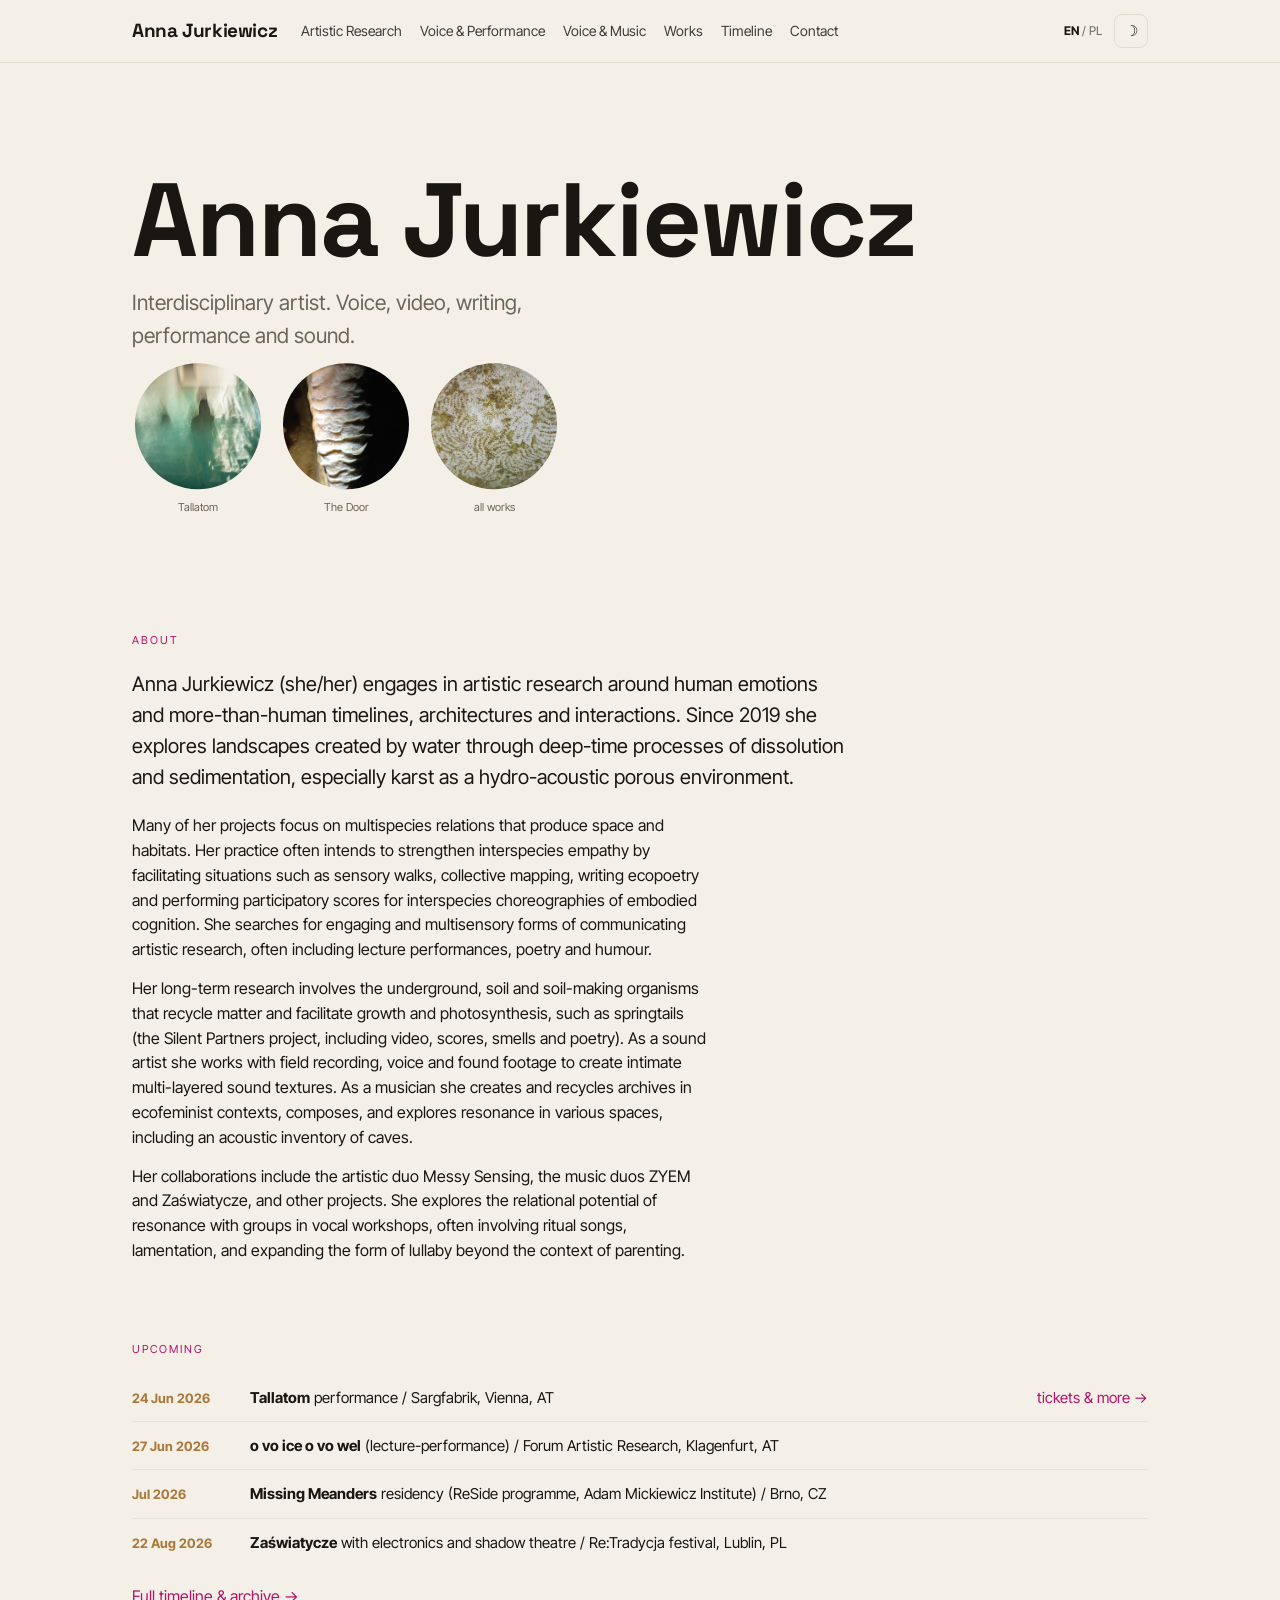
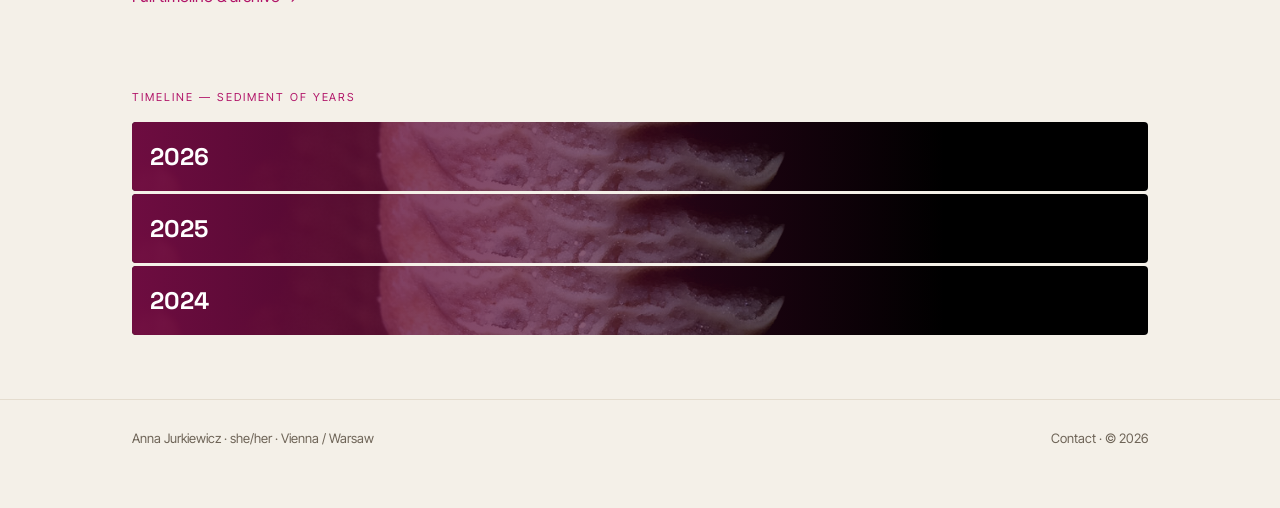
==== draft/index.html @ 22e9cb63 "Initial scaffold: review hub, two mood boards, full static draft Co-Authored-By: Claude Opus 4.8 <no" ====
<!DOCTYPE html>
<html lang="en">
<head>
<meta charset="utf-8">
<meta name="viewport" content="width=device-width, initial-scale=1">
<title>Anna Jurkiewicz — interdisciplinary artist</title>
<meta name="description" content="Anna Jurkiewicz is an interdisciplinary artist working with voice, video, writing, performance and sound.">
<script>(function(){try{var t=localStorage.getItem('theme');if(!t){t=matchMedia('(prefers-color-scheme: dark)').matches?'dark':'light';}document.documentElement.setAttribute('data-theme',t);}catch(e){}})();</script>
<link rel="stylesheet" href="../css/site.css">
</head>
<body>

<header class="nav"><div class="wrap">
  <a class="brand" href="index.html">Anna Jurkiewicz</a>
  <nav class="menu" id="menu">
    <a href="research.html">Artistic Research</a>
    <a href="voice-performance.html">Voice &amp; Performance</a>
    <a href="voice-music.html">Voice &amp; Music</a>
    <a href="works.html">Works</a>
    <a href="timeline.html">Timeline</a>
    <a href="contact.html">Contact</a>
  </nav>
  <span class="navright">
    <span class="lang"><b>EN</b> / PL</span>
    <button class="iconbtn" id="theme" aria-label="toggle theme">☽</button>
    <button class="burger" id="burger" aria-label="menu" aria-expanded="false"><span></span><span></span><span></span></button>
  </span>
</div></header>

<main class="wrap">

  <section class="hero">
    <h1 class="display">Anna Jurkiewicz</h1>
    <p class="tagline">Interdisciplinary artist. Voice, video, writing, performance and sound.</p>
    <div class="puddles">
      <figure class="puddle" style="margin:0"><a href="tallatom.html"><img src="../assets/tallatom.jpg" alt="Tallatom"></a><figcaption class="cap">Tallatom</figcaption></figure>
      <figure class="puddle" style="margin:0"><a href="the-door.html"><img src="../assets/flowstone.jpg" alt="The Door"></a><figcaption class="cap">The Door</figcaption></figure>
      <figure class="puddle" style="margin:0"><a href="works.html"><img src="../assets/springtail.jpg" alt="All works"></a><figcaption class="cap">all works</figcaption></figure>
    </div>
  </section>

  <section class="section" id="bio">
    <p class="kicker">About</p>
    <p class="lead">Anna Jurkiewicz (she/her) engages in artistic research around human emotions and more-than-human timelines, architectures and interactions. Since 2019 she explores landscapes created by water through deep-time processes of dissolution and sedimentation, especially karst as a hydro-acoustic porous environment.</p>
    <div class="prose" style="margin-top:18px;">
      <p>Many of her projects focus on multispecies relations that produce space and habitats. Her practice often intends to strengthen interspecies empathy by facilitating situations such as sensory walks, collective mapping, writing ecopoetry and performing participatory scores for interspecies choreographies of embodied cognition. She searches for engaging and multisensory forms of communicating artistic research, often including lecture performances, poetry and humour.</p>
      <p>Her long-term research involves the underground, soil and soil-making organisms that recycle matter and facilitate growth and photosynthesis, such as springtails (the Silent Partners project, including video, scores, smells and poetry). As a sound artist she works with field recording, voice and found footage to create intimate multi-layered sound textures. As a musician she creates and recycles archives in ecofeminist contexts, composes, and explores resonance in various spaces, including an acoustic inventory of caves.</p>
      <p>Her collaborations include the artistic duo Messy Sensing, the music duos ZYEM and Zaświatycze, and other projects. She explores the relational potential of resonance with groups in vocal workshops, often involving ritual songs, lamentation, and expanding the form of lullaby beyond the context of parenting.</p>
    </div>
  </section>

  <section class="section" id="upcoming">
    <p class="kicker">Upcoming</p>
    <div class="events">
      <div class="ev"><span class="d">24 Jun 2026</span><span class="w"><b>Tallatom</b> performance / Sargfabrik, Vienna, AT</span><a class="more" href="https://sargfabrik.at/veranstaltungen/30-jahre-sargfabrik-2406">tickets &amp; more &rarr;</a></div>
      <div class="ev"><span class="d">27 Jun 2026</span><span class="w"><b>o vo ice o vo wel</b> (lecture-performance) / Forum Artistic Research, Klagenfurt, AT</span></div>
      <div class="ev"><span class="d">Jul 2026</span><span class="w"><b>Missing Meanders</b> residency (ReSide programme, Adam Mickiewicz Institute) / Brno, CZ</span></div>
      <div class="ev"><span class="d">22 Aug 2026</span><span class="w"><b>Zaświatycze</b> with electronics and shadow theatre / Re:Tradycja festival, Lublin, PL</span></div>
    </div>
    <p style="margin-top:18px;"><a href="timeline.html">Full timeline &amp; archive &rarr;</a></p>
  </section>

  <section class="section" id="timeline-teaser">
    <p class="kicker">Timeline — sediment of years</p>
    <a href="timeline.html" style="color:inherit; text-decoration:none;"><div class="strata">
      <div class="band"><span class="yrn">2026</span></div>
      <div class="band"><span class="yrn">2025</span></div>
      <div class="band"><span class="yrn">2024</span></div>
    </div></a>
  </section>

</main>

<footer class="footer"><div class="wrap">
  <span>Anna Jurkiewicz · she/her · Vienna / Warsaw</span>
  <span><a href="contact.html">Contact</a> · &copy; <span id="year"></span></span>
</div></footer>

<script src="../js/site.js"></script>
</body>
</html>
---- css/site.css ----
/* ============================================================
   Anna Jurkiewicz — full draft. Static, no build step.
   Palette: Karst (warm stone). Fonts: Space Grotesk + Inter Tight.
   Flat layout, minimal tags, dark/light, mobile-first.
   ============================================================ */
@import url('https://fonts.googleapis.com/css2?family=Inter+Tight:wght@400;500;700&family=Space+Grotesk:wght@500;700&display=swap');

:root{
  --bg:#F4F0E8; --surface:#FBF8F2; --line:#E4DCCE; --text:#1A1611; --muted:#6E6457; --accent:#B11468; --accent2:#A9783A;
  --font-display:"Space Grotesk", system-ui, sans-serif;
  --font-body:"Inter Tight", system-ui, sans-serif;
  --maxw:1080px;
}
:root[data-theme="dark"]{
  --bg:#15110C; --surface:#211B13; --line:#362D20; --text:#EDE5D7; --muted:#9C8F7C; --accent:#EE73AC; --accent2:#CFA160;
}

*{ box-sizing:border-box; }
html{ scroll-behavior:smooth; }
body{ margin:0; background:var(--bg); color:var(--text); font-family:var(--font-body);
  font-size:16px; line-height:1.55; -webkit-font-smoothing:antialiased;
  transition:background .3s ease, color .3s ease; }
img{ max-width:100%; display:block; }
a{ color:var(--accent); text-decoration:none; }
a:hover{ text-decoration:underline; text-underline-offset:3px; }
.wrap{ max-width:var(--maxw); margin:0 auto; padding:0 clamp(16px,4vw,32px); }
.display{ font-family:var(--font-display); font-weight:700; letter-spacing:-0.02em; line-height:1.02; }
.muted{ color:var(--muted); }

/* ---------- NAV ---------- */
.nav{ position:sticky; top:0; z-index:40; background:color-mix(in srgb,var(--bg) 92%, transparent);
  border-bottom:1px solid var(--line); }
.nav .wrap{ display:flex; align-items:center; gap:18px; height:62px; }
.brand{ font-family:var(--font-display); font-weight:700; letter-spacing:-0.02em; font-size:19px; color:var(--text); }
.menu{ display:flex; gap:18px; margin-left:6px; font-size:14px; }
.menu a{ color:var(--text); opacity:.82; }
.menu a:hover,.menu a[aria-current="page"]{ opacity:1; color:var(--accent); text-decoration:none; }
.navright{ margin-left:auto; display:flex; align-items:center; gap:12px; }
.lang{ font-size:12px; color:var(--muted); } .lang b{ color:var(--text); }
.iconbtn{ background:none; border:1px solid var(--line); color:var(--text); width:34px; height:34px; border-radius:8px;
  cursor:pointer; font-size:15px; display:inline-flex; align-items:center; justify-content:center; }
.iconbtn:hover{ border-color:var(--muted); }
.burger{ display:none; flex-direction:column; gap:4px; background:none; border:0; cursor:pointer; padding:6px; }
.burger span{ width:22px; height:2px; background:var(--text); display:block; transition:transform .2s; }

@media (max-width:720px){
  .menu{ position:fixed; inset:62px 0 auto 0; flex-direction:column; gap:0; background:var(--bg);
    border-bottom:1px solid var(--line); padding:8px 0; transform:translateY(-120%); transition:transform .25s ease; }
  .menu.open{ transform:translateY(0); }
  .menu a{ padding:14px clamp(16px,4vw,32px); font-size:16px; border-top:1px solid var(--line); }
  .burger{ display:flex; }
}

/* ---------- HERO / SECTIONS ---------- */
.hero{ padding:clamp(48px,9vw,104px) 0 clamp(28px,5vw,52px); }
.hero h1{ font-size:clamp(46px,9vw,104px); margin:0 0 14px; }
.tagline{ font-size:clamp(16px,2.2vw,21px); color:var(--muted); max-width:36ch; margin:0; }
.section{ padding:clamp(30px,6vw,64px) 0 0; }
.kicker{ font-size:11px; letter-spacing:.18em; text-transform:uppercase; color:var(--accent); margin:0 0 16px; }
.section h2{ font-family:var(--font-display); font-weight:700; letter-spacing:-0.02em; font-size:clamp(26px,4vw,40px); margin:0 0 22px; }
.lead{ font-size:clamp(17px,2vw,20px); max-width:60ch; }
.prose{ max-width:64ch; } .prose p{ margin:0 0 14px; }

/* ---------- PUDDLES (landing) ---------- */
.puddles{ display:flex; gap:16px; flex-wrap:wrap; margin:8px 0 0; }
.puddle{ width:132px; }
.puddle a{ display:block; }
.puddle img{ width:132px; height:132px; object-fit:cover; transition:transform .35s ease, filter .35s ease; filter:saturate(1.05);
  clip-path:path("M66,3 C99,3 129,27 129,64 C129,99 102,129 66,129 C31,129 3,100 3,64 C3,28 33,3 66,3 Z"); }
.puddle a:hover img{ transform:scale(1.05) rotate(-1deg); filter:saturate(1.15); }
.puddle .cap{ font-size:11px; color:var(--muted); text-align:center; margin-top:7px; }

/* ---------- PREVIEW GRID ---------- */
.grid{ display:grid; grid-template-columns:repeat(auto-fill,minmax(280px,1fr)); gap:30px 28px; }
.preview{ display:flex; flex-direction:column; gap:8px; }
.preview .pimg{ width:100%; aspect-ratio:4/3; object-fit:cover; background:var(--surface); }
.preview h3{ font-family:var(--font-display); font-weight:700; letter-spacing:-0.02em; font-size:21px; margin:4px 0 0; }
.preview .with{ color:var(--muted); font-size:13px; }
.preview .yr{ color:var(--accent2); font-size:12px; font-weight:700; letter-spacing:.04em; }
.preview p{ margin:4px 0 0; font-size:14.5px; }

/* ---------- TAGS (small, frameless) ---------- */
.tags{ display:flex; flex-wrap:wrap; gap:3px 14px; font-size:12px; letter-spacing:.01em; }
.tag{ color:var(--muted); cursor:pointer; padding:2px 0; background:none; border:0; font:inherit; transition:color .15s; }
.tag:hover{ color:var(--text); } .tag.on{ color:var(--accent); }
.metatags{ font-size:12px; color:var(--muted); }

/* ---------- EVENTS ---------- */
.events{ display:flex; flex-direction:column; }
.ev{ display:flex; gap:14px; padding:12px 0; font-size:15px; align-items:baseline;
  border-bottom:1px solid color-mix(in srgb,var(--line) 65%, transparent); }
.ev:last-child{ border-bottom:0; }
.ev .d{ flex:0 0 104px; color:var(--accent2); font-weight:700; font-size:13px; }
.ev .w{ flex:1; } .ev .w b{ font-weight:700; } .ev .more{ white-space:nowrap; }
@media (max-width:560px){ .ev{ flex-wrap:wrap; } .ev .d{ flex-basis:100%; } }

/* ---------- TIMELINE STRATA ---------- */
.strata{ display:flex; flex-direction:column; gap:3px; }
.band{ position:relative; padding:16px 18px; color:#fff; overflow:hidden; border-radius:4px; }
.band::before{ content:""; position:absolute; inset:0; background-image:url(../assets/flowstone.jpg);
  background-size:cover; background-position:center; filter:grayscale(.25) brightness(.55) contrast(1.1); }
.band::after{ content:""; position:absolute; inset:0;
  background:linear-gradient(90deg, color-mix(in srgb,var(--accent) 62%, #000 28%), transparent 80%); }
.band>*{ position:relative; z-index:1; }
.band .yrn{ font-family:var(--font-display); font-weight:700; font-size:24px; }

/* ---------- PROJECT PAGE ---------- */
.project-hero img{ width:100%; max-height:52vh; object-fit:cover; }
.project-head{ padding:28px 0 0; }
.project-head h1{ font-family:var(--font-display); font-weight:700; letter-spacing:-0.02em; font-size:clamp(32px,6vw,56px); margin:0 0 8px; }
.project-meta{ color:var(--muted); font-size:14px; margin:0 0 4px; }
.linkrow{ display:flex; flex-wrap:wrap; gap:10px; margin:18px 0 0; }
.btn{ display:inline-block; border:1px solid var(--line); color:var(--text); padding:8px 16px; border-radius:8px; font-size:14px; }
.btn:hover{ border-color:var(--accent); color:var(--accent); text-decoration:none; }
.btn.solid{ background:var(--accent); color:#fff; border-color:var(--accent); }
.btn.solid:hover{ color:#fff; opacity:.92; }

/* ---------- HUB (root index) ---------- */
.hub{ display:grid; grid-template-columns:repeat(auto-fit,minmax(240px,1fr)); gap:22px; margin:8px 0 0; }
.hubcard{ display:block; border:1px solid var(--line); border-radius:12px; overflow:hidden; color:var(--text); background:var(--surface); transition:transform .2s ease, border-color .2s ease; }
.hubcard:hover{ transform:translateY(-3px); border-color:var(--accent); text-decoration:none; }
.hubcard .thumb{ aspect-ratio:16/10; background-size:cover; background-position:center; }
.hubcard .body{ padding:16px 18px; }
.hubcard h3{ font-family:var(--font-display); font-weight:700; margin:0 0 4px; font-size:19px; }
.hubcard p{ margin:0; color:var(--muted); font-size:14px; }
.tag-pill{ display:inline-block; font-size:11px; letter-spacing:.1em; text-transform:uppercase; color:var(--accent2); }

/* ---------- FOOTER ---------- */
.footer{ margin-top:64px; border-top:1px solid var(--line); padding:28px 0 60px; color:var(--muted); font-size:13px; }
.footer .wrap{ display:flex; justify-content:space-between; flex-wrap:wrap; gap:10px; }
.footer a{ color:var(--muted); } .footer a:hover{ color:var(--accent); }

.note{ background:var(--surface); border:1px solid var(--line); border-radius:10px; padding:14px 18px; font-size:14px; color:var(--muted); }
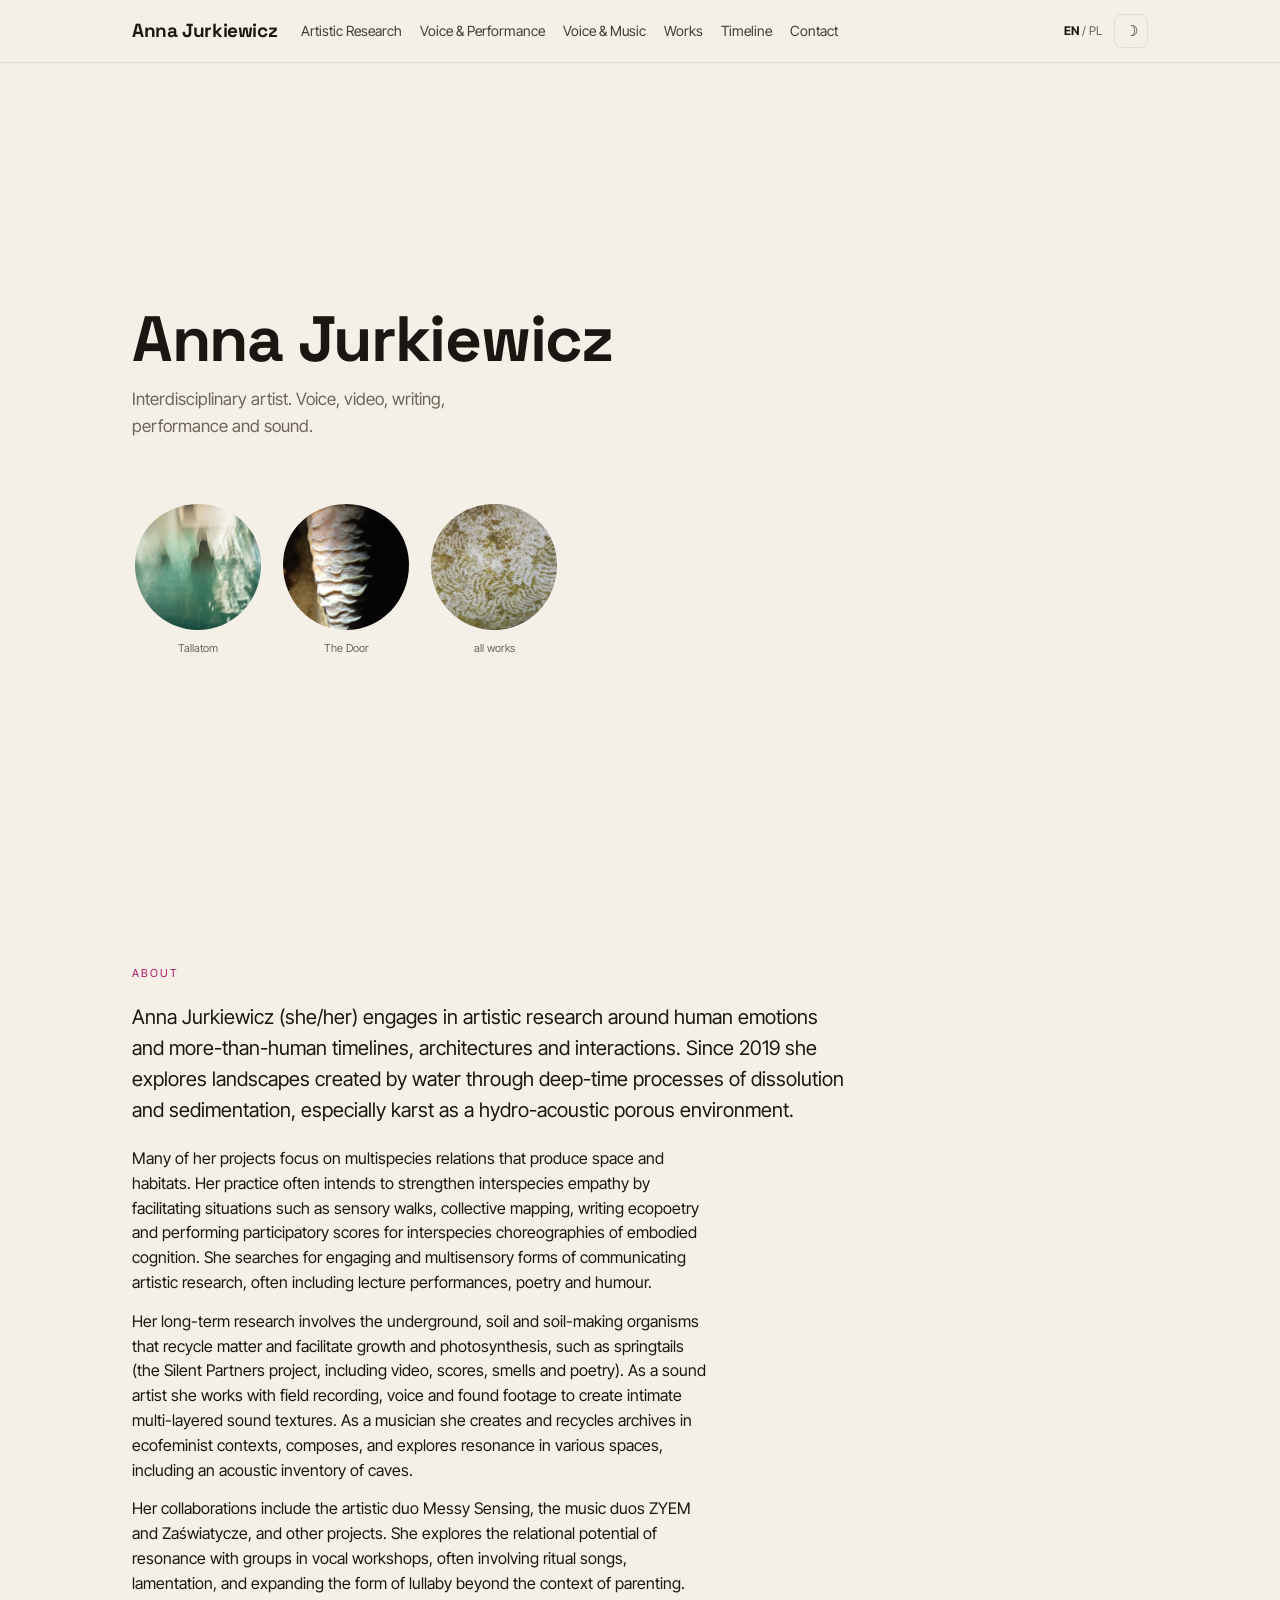
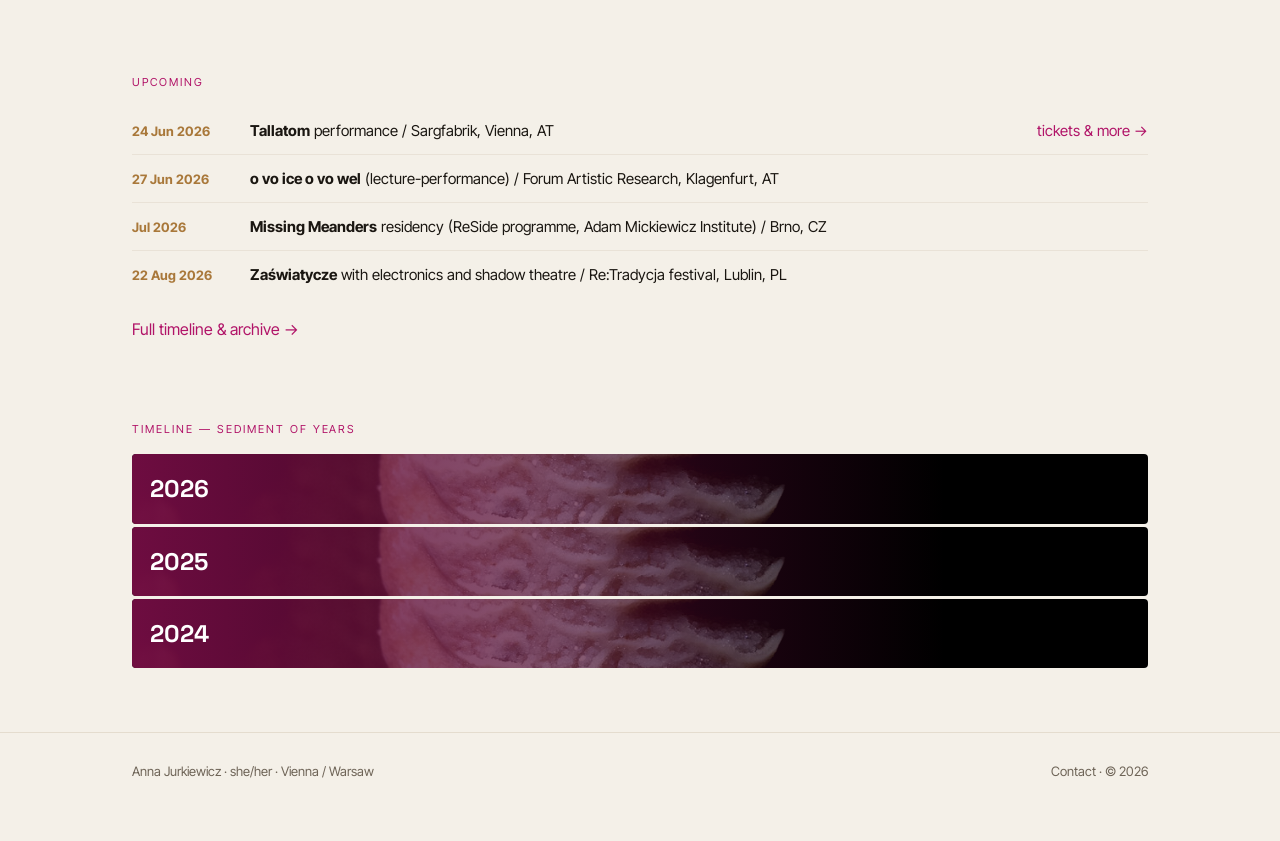
==== commit 2c358a08: "v1.2" ====
--- a/draft/index.html
+++ b/draft/index.html
@@ -8,7 +8,7 @@
 <script>(function(){try{var t=localStorage.getItem('theme');if(!t){t=matchMedia('(prefers-color-scheme: dark)').matches?'dark':'light';}document.documentElement.setAttribute('data-theme',t);}catch(e){}})();</script>
 <link rel="stylesheet" href="../css/site.css">
 </head>
-<body>
+<body class="home">
 
 <header class="nav"><div class="wrap">
   <a class="brand" href="index.html">Anna Jurkiewicz</a>
@@ -32,6 +32,7 @@
   <section class="hero">
     <h1 class="display">Anna Jurkiewicz</h1>
     <p class="tagline">Interdisciplinary artist. Voice, video, writing, performance and sound.</p>
+    <p class="hint">scroll / move &darr;</p>
     <div class="puddles">
       <figure class="puddle" style="margin:0"><a href="tallatom.html"><img src="../assets/tallatom.jpg" alt="Tallatom"></a><figcaption class="cap">Tallatom</figcaption></figure>
       <figure class="puddle" style="margin:0"><a href="the-door.html"><img src="../assets/flowstone.jpg" alt="The Door"></a><figcaption class="cap">The Door</figcaption></figure>
--- a/css/site.css
+++ b/css/site.css
@@ -131,3 +131,15 @@
 .footer a{ color:var(--muted); } .footer a:hover{ color:var(--accent); }
 
 .note{ background:var(--surface); border:1px solid var(--line); border-radius:10px; padding:14px 18px; font-size:14px; color:var(--muted); }
+
+/* ---------- MINIMAL LANDING (home only): name + subtle subtitle; reveal on scroll/mouse ---------- */
+body.home .hero{ min-height:calc(100vh - 62px); display:flex; flex-direction:column; justify-content:center; padding-top:0; padding-bottom:0; }
+body.home .hero h1{ font-size:clamp(34px,6vw,64px); }
+body.home .hero .tagline{ font-size:clamp(14px,1.8vw,17px); }
+.hint{ font-size:11px; letter-spacing:.22em; text-transform:uppercase; color:var(--muted); opacity:.6; transition:opacity .6s ease; margin-top:26px; }
+html.awake .hint{ opacity:0; pointer-events:none; }
+body.home .nav, body.home .footer, body.home main>*, body.home .hero .puddles{ transition:opacity 1s ease; }
+html:not(.awake) body.home .nav,
+html:not(.awake) body.home .footer,
+html:not(.awake) body.home main>*:not(.hero),
+html:not(.awake) body.home .hero .puddles{ opacity:0; pointer-events:none; }
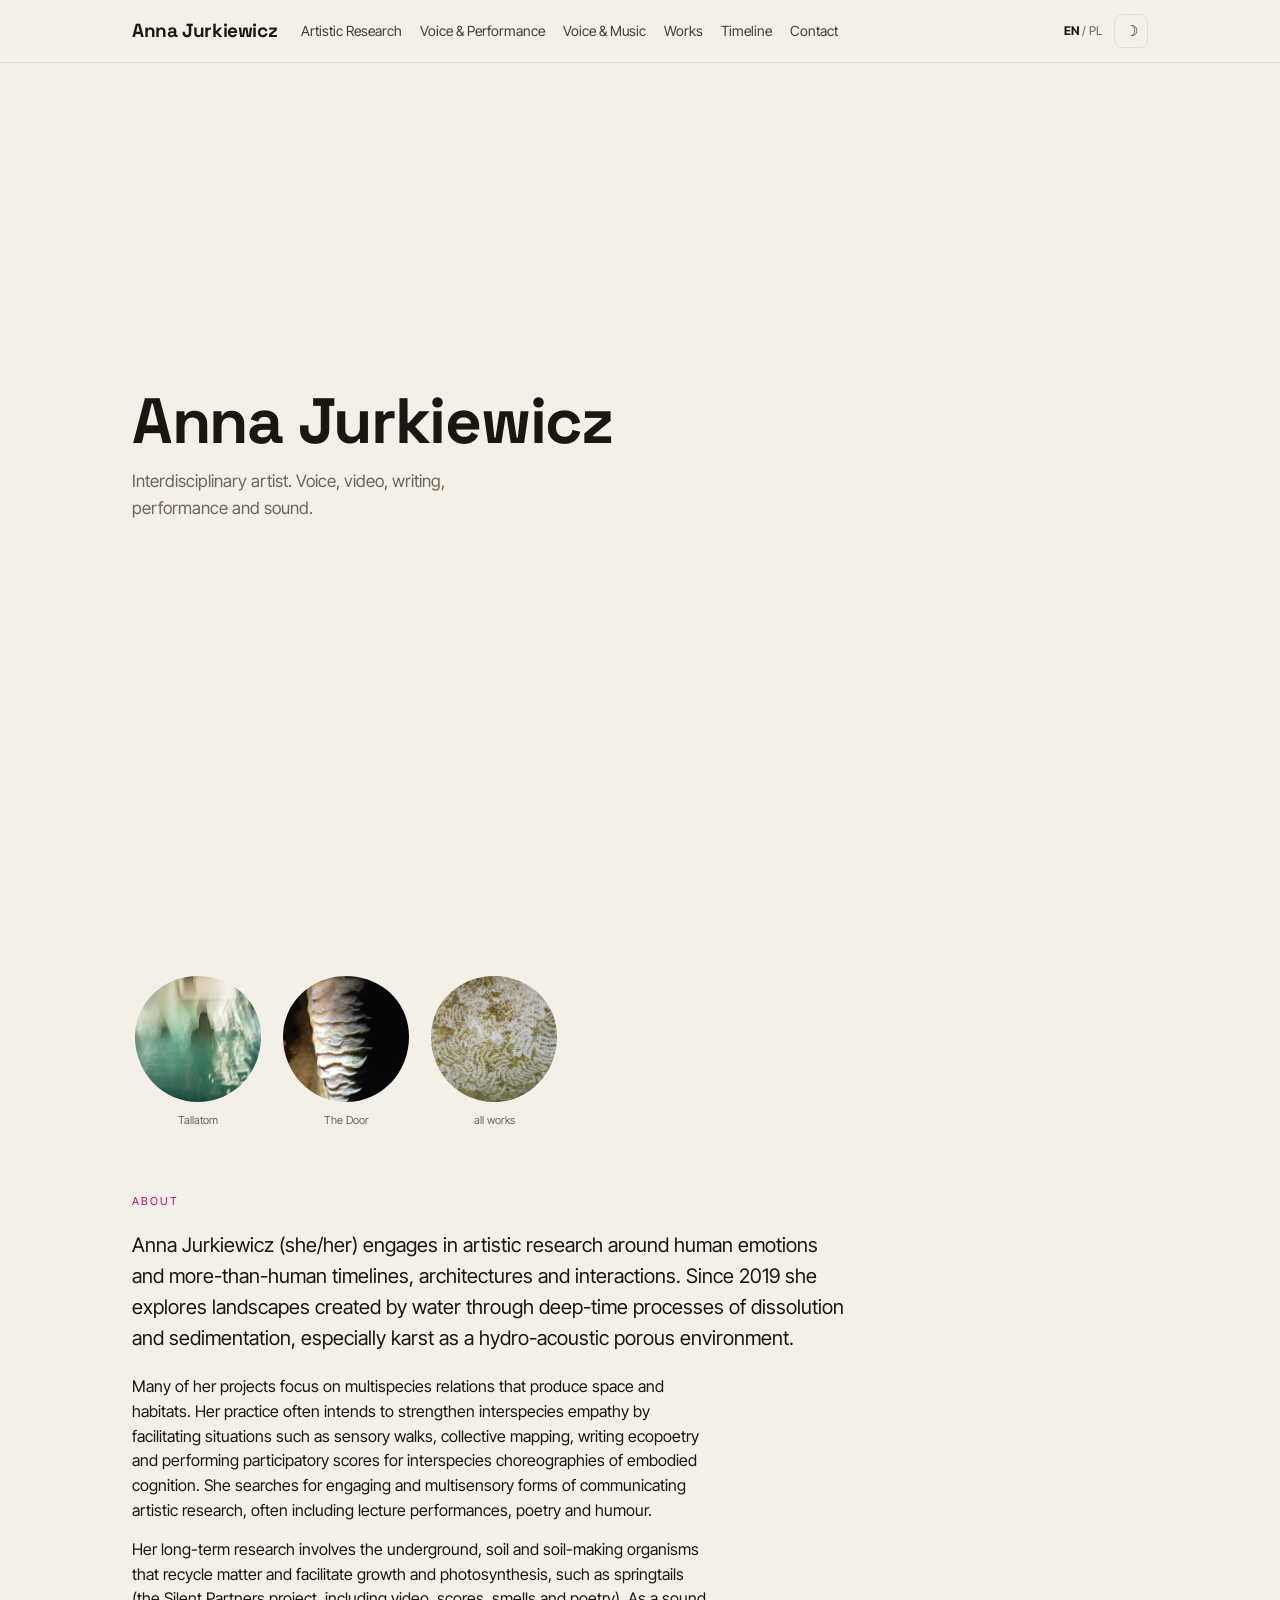
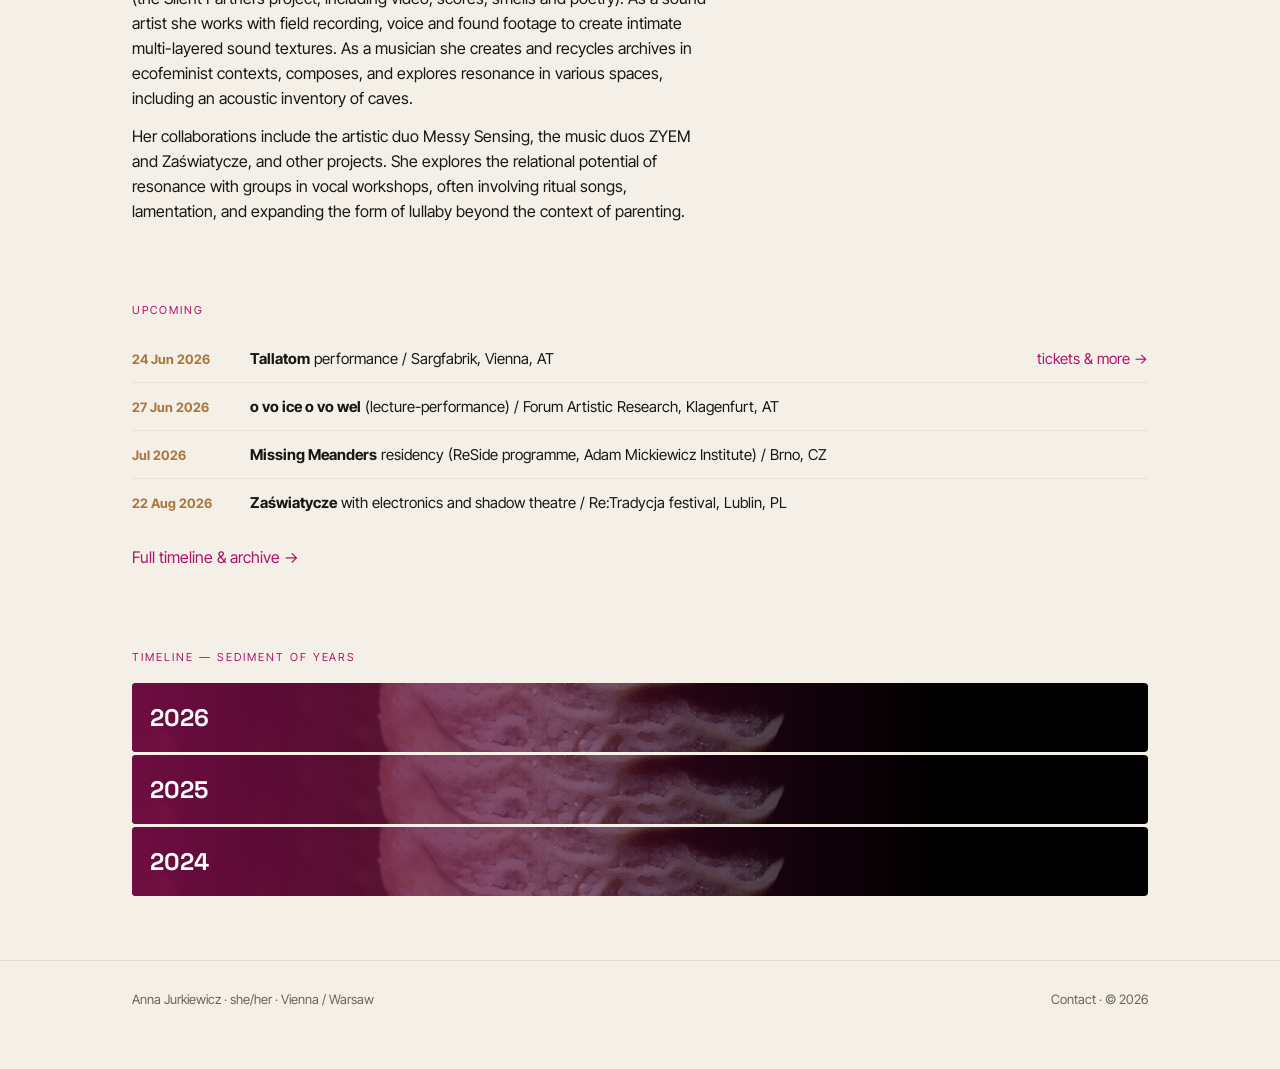
==== commit 0d7de5e1: "v1.4" ====
--- a/draft/index.html
+++ b/draft/index.html
@@ -32,7 +32,10 @@
   <section class="hero">
     <h1 class="display">Anna Jurkiewicz</h1>
     <p class="tagline">Interdisciplinary artist. Voice, video, writing, performance and sound.</p>
-    <p class="hint">scroll / move &darr;</p>
+    <p class="hint">&darr;</p>
+  </section>
+
+  <section class="section" id="enter">
     <div class="puddles">
       <figure class="puddle" style="margin:0"><a href="tallatom.html"><img src="../assets/tallatom.jpg" alt="Tallatom"></a><figcaption class="cap">Tallatom</figcaption></figure>
       <figure class="puddle" style="margin:0"><a href="the-door.html"><img src="../assets/flowstone.jpg" alt="The Door"></a><figcaption class="cap">The Door</figcaption></figure>
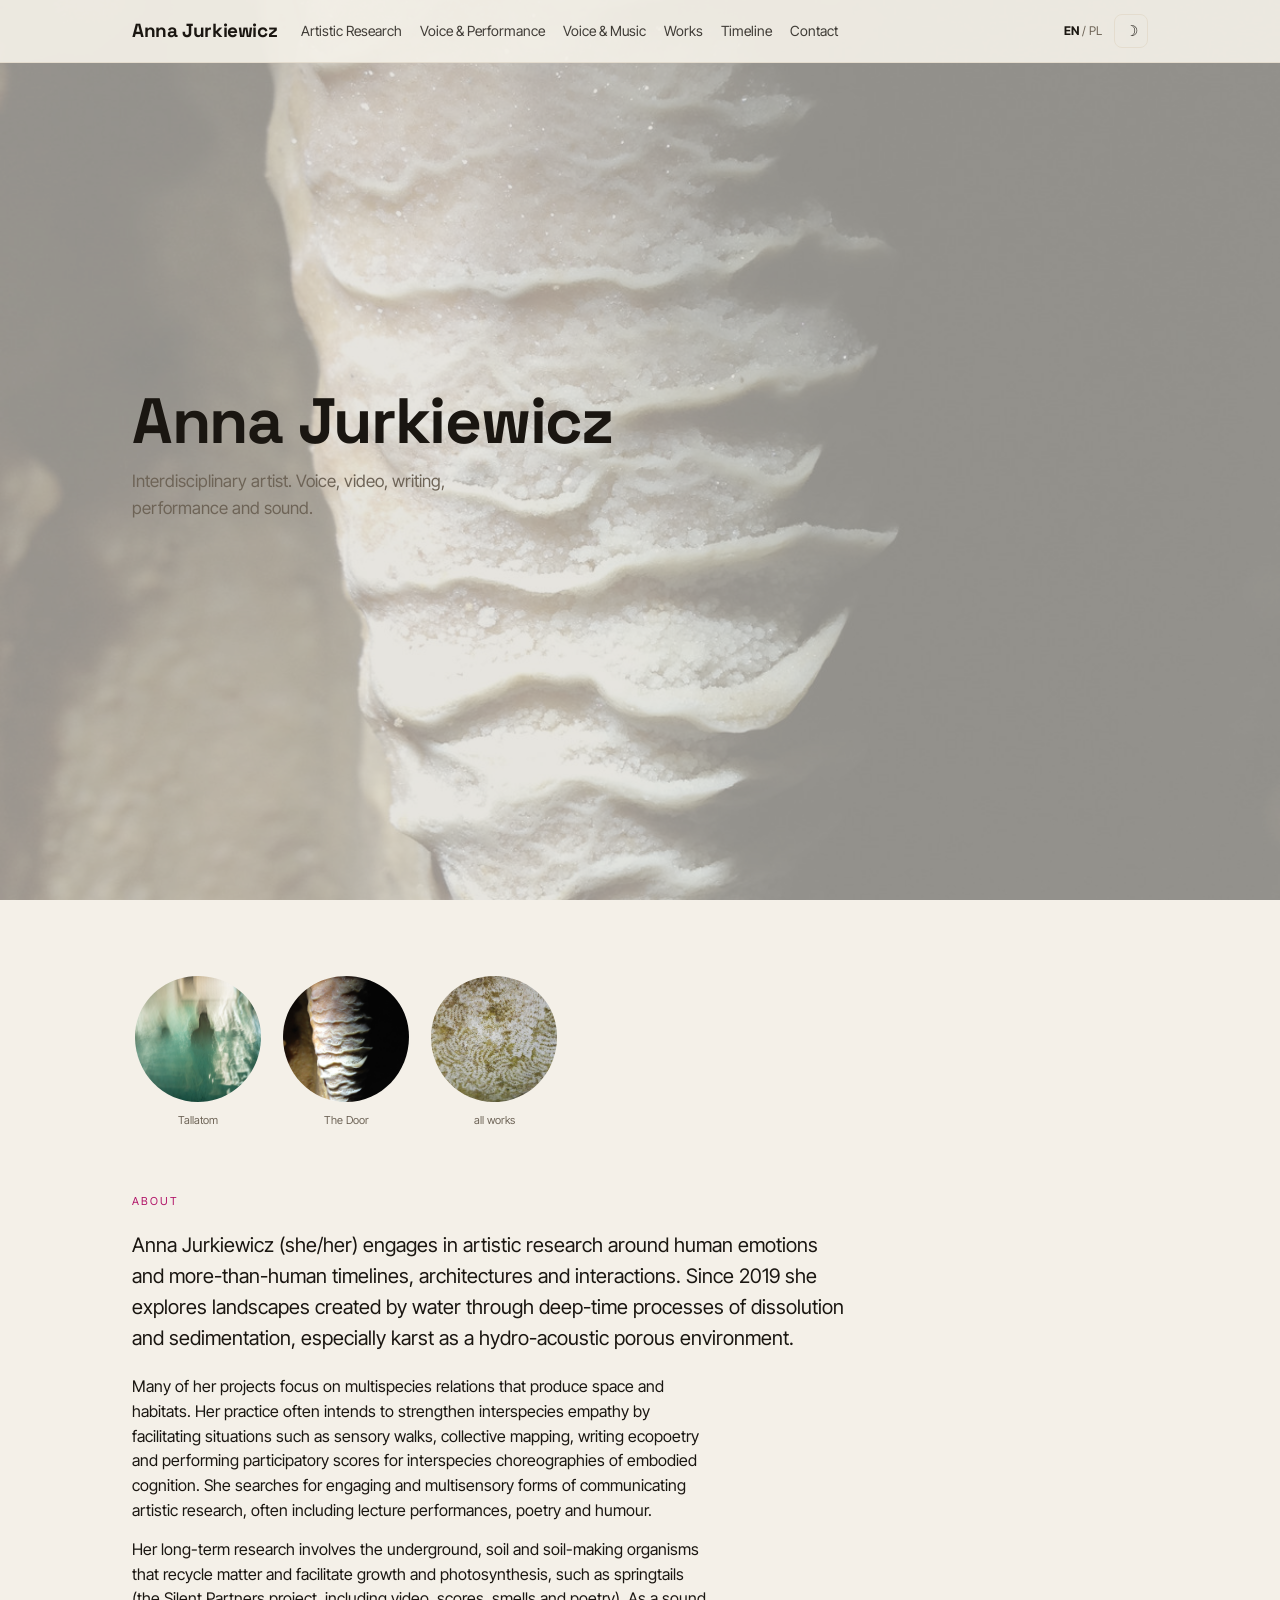
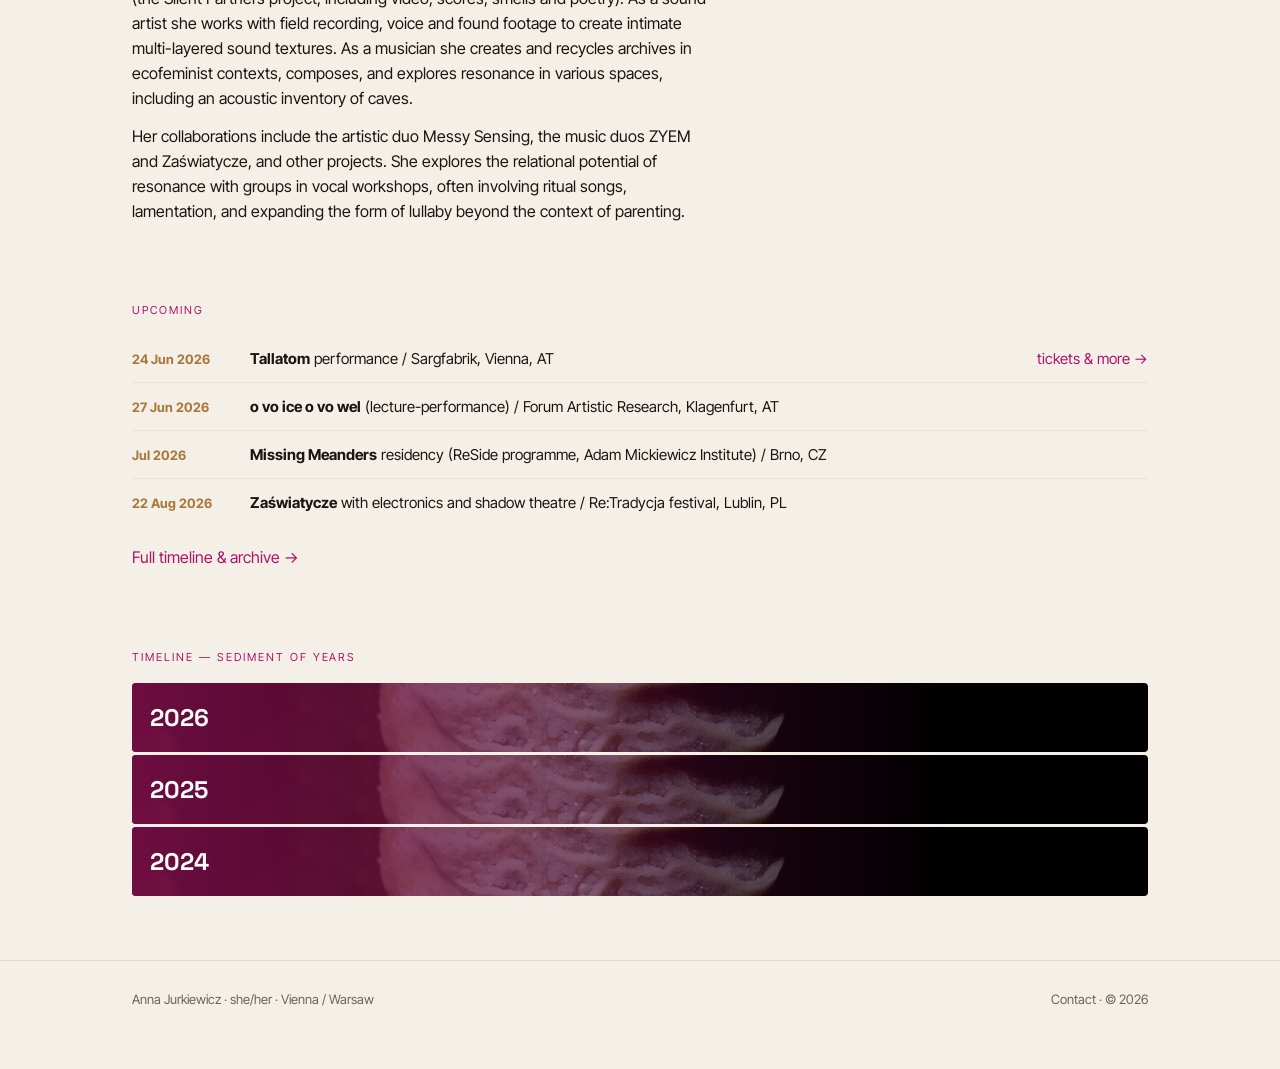
==== commit 4145080c: "v1.5" ====
--- a/draft/index.html
+++ b/draft/index.html
@@ -9,6 +9,10 @@
 <link rel="stylesheet" href="../css/site.css">
 </head>
 <body class="home">
+
+<!-- lofi background video loop (fixed, content scrolls over it) -->
+<video class="bgvideo" autoplay muted loop playsinline preload="auto" poster="../assets/flowstone.jpg"><source src="../assets/video/bg-loop.mp4" type="video/mp4"></video>
+<div class="bgscrim"></div>
 
 <header class="nav"><div class="wrap">
   <a class="brand" href="index.html">Anna Jurkiewicz</a>
--- a/css/site.css
+++ b/css/site.css
@@ -143,3 +143,8 @@
 html:not(.awake) body.home .footer,
 html:not(.awake) body.home main>*:not(.hero),
 html:not(.awake) body.home .hero .puddles{ opacity:0; pointer-events:none; }
+
+/* ---------- lofi background video loop (home; fixed, content scrolls over) ---------- */
+.bgvideo{ position:fixed; inset:0; width:100%; height:100%; object-fit:cover; z-index:-3; pointer-events:none; filter:grayscale(.25) saturate(.85) brightness(.82) contrast(1.02); }
+.bgscrim{ position:fixed; inset:0; z-index:-2; pointer-events:none; background:color-mix(in srgb, var(--bg) 60%, transparent); }
+@media (prefers-reduced-motion: reduce){ .bgvideo{ display:none; } }
